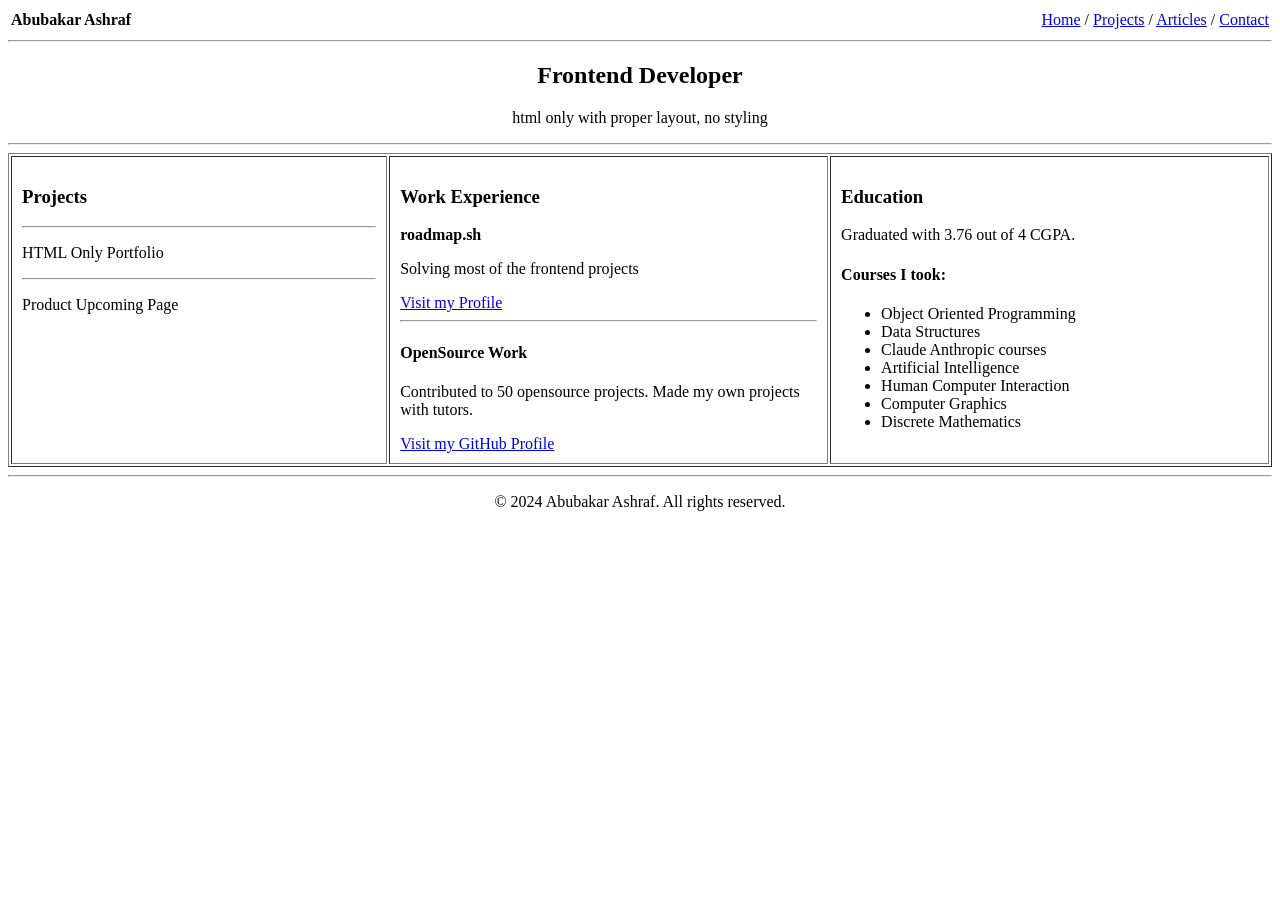
==== Index.html @ d3586daa "Add portfolio HTML structure and CV file - Added Index.html with portfolio layout - Added Curriculum" ====
<!DOCTYPE html>
<html lang="en">
<head>
    <meta charset="UTF-8">
    <meta name="viewport" content="width=device-width, initial-scale=1.0">
    <title>Index</title>
</head>
<body>
     <!-- HEADER -->
    <header>
        <table width="100%">
            <tr>
                <td><strong>Abubakar  Ashraf</strong></td>
                <td align="right">
                    <a href="#">Home</a> /
                    <a href="#">Projects</a> /
                    <a href="#">Articles</a> /
                    <a href="#">Contact</a>
                </td>
            </tr>
        </table>
    </header>

    <hr>

    <!-- HERO -->
    <section align="center">
        <h1>Frontend Developer</h1>
        <p>html only with proper layout, no styling</p>
    </section>

    <hr>

    <!-- MAIN CONTENT -->
    <main>
        <table border="1" width="100%" cellpadding="10">
            <tr>

                <!-- PROJECTS -->
                <td width="30%" valign="top">
                    <h3>Projects</h3>
                    <hr>
                    <p>HTML Only Portfolio</p>
                    <hr>
                    <p>Product Upcoming Page</p>
                </td>

                <!-- EXPERIENCE -->
                <td width="35%" valign="top">
                    <h3>Work Experience</h3>

                    <p><strong>roadmap.sh</strong></p>
                    <p>Solving most of the frontend projects</p>
                    <a href="#">Visit my Profile</a>

                    <hr>

                    <h4>OpenSource Work</h4>
                    <p>
                        Contributed to 50 opensource projects.  
                        Made my own projects with tutors.
                    </p>
                    <a href="https://github.com/Moashralphy">Visit my GitHub Profile</a>
                </td>

                <!-- EDUCATION -->
                <td width="35%" valign="top">
                    <h3>Education</h3>
                    <p>
                        Graduated with 3.76 out of 4 CGPA. 
                    </p>

                    <h4>Courses I took:</h4>
                    <ul>
                        <li>Object Oriented Programming</li>
                        <li>Data Structures</li>
                        <li>Claude Anthropic courses</li>
                        <li>Artificial Intelligence</li>
                        <li>Human Computer Interaction</li>
                        <li>Computer Graphics</li>
                        <li>Discrete Mathematics</li>
                    </ul>
                </td>

            </tr>
        </table>
    </main>

    <hr>
    <!-- FOOTER -->
    <footer align="center"> 
        <p>&copy; 2024 Abubakar  Ashraf. All rights reserved.</p>  
</body>
</html>
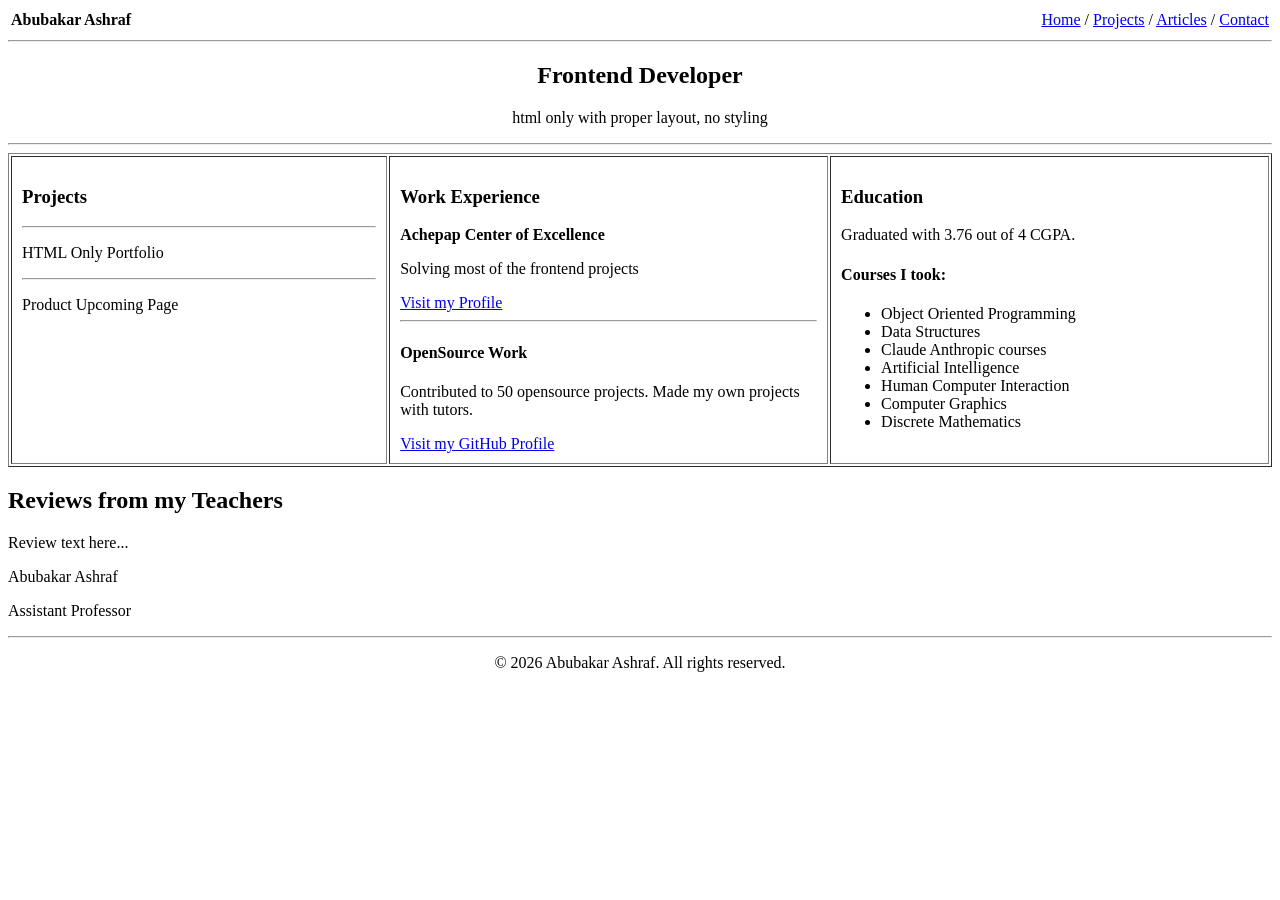
==== commit 8955dbab: "update Index.html and delete Curriculum Vitae.html" ====
--- a/Index.html
+++ b/Index.html
@@ -49,7 +49,7 @@
                 <td width="35%" valign="top">
                     <h3>Work Experience</h3>
 
-                    <p><strong>roadmap.sh</strong></p>
+                    <p><strong>Achepap Center of Excellence</strong></p>
                     <p>Solving most of the frontend projects</p>
                     <a href="#">Visit my Profile</a>
 
@@ -86,9 +86,25 @@
         </table>
     </main>
 
+    <!-- Reviews Section -->
+<section>
+<h2>Reviews from my Teachers</h2>
+<!-- Card grid -->
+<div class="cards-grid" border="1" cellpadding="10">
+<!-- Repeat this card for each review -->
+<div class="card">
+<p class="review-text">Review text here...</p>
+<p class="name">Abubakar Ashraf</p>
+<p class="role">Assistant Professor</p>
+</div>
+
+
+</div>
+</section>
+
     <hr>
     <!-- FOOTER -->
     <footer align="center"> 
-        <p>&copy; 2024 Abubakar  Ashraf. All rights reserved.</p>  
+        <p>&copy; 2026 Abubakar  Ashraf. All rights reserved.</p>  
 </body>
 </html>
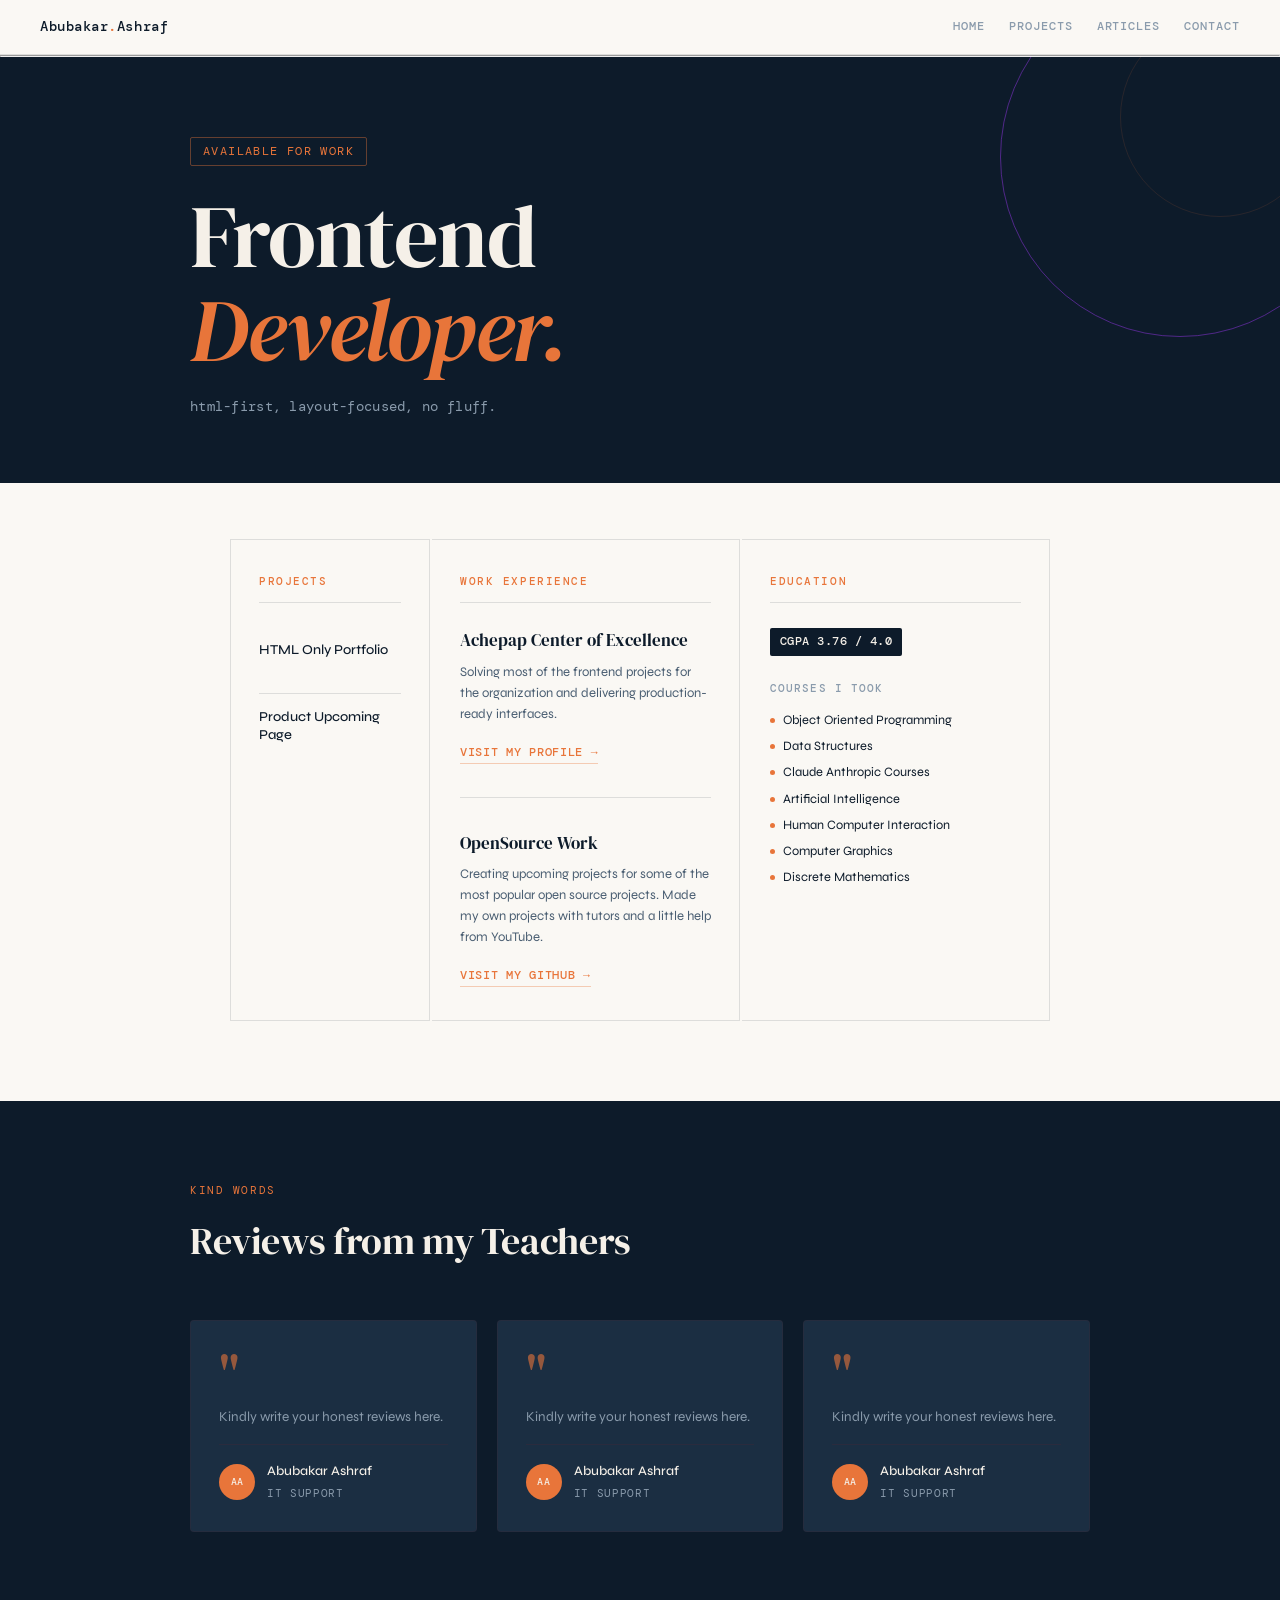
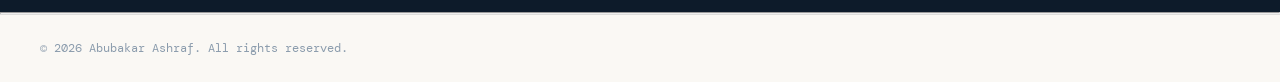
==== commit ab386681: "update modified:   Index.html and new file:   style.css.css" ====
--- a/Index.html
+++ b/Index.html
@@ -4,107 +4,145 @@
     <meta charset="UTF-8">
     <meta name="viewport" content="width=device-width, initial-scale=1.0">
     <title>Index</title>
+
+     <!-- Google Fonts -->
+  <link href="https://fonts.googleapis.com/css2?family=DM+Serif+Display:ital@0;1&family=DM+Mono:wght@400;500&family=Syne:wght@400;500;700&display=swap" rel="stylesheet"/>
+
+   <link rel="stylesheet" href="style.css.css"> 
 </head>
 <body>
-     <!-- HEADER -->
-    <header>
-        <table width="100%">
-            <tr>
-                <td><strong>Abubakar  Ashraf</strong></td>
-                <td align="right">
-                    <a href="#">Home</a> /
-                    <a href="#">Projects</a> /
-                    <a href="#">Articles</a> /
-                    <a href="#">Contact</a>
-                </td>
-            </tr>
-        </table>
-    </header>
-
+    
+    
+    <!-- HEADER -->
+   <header class="site-header">
+  <span class="site-name">Abubakar<span class="dot">.</span>Ashraf</span>
+  <nav class="header-links">
+    <a href="#">Home</a>
+    <a href="#">Projects</a>
+    <a href="#">Articles</a>
+    <a href="#">Contact</a>
+  </nav>
+</header>
     <hr>
 
     <!-- HERO -->
-    <section align="center">
-        <h1>Frontend Developer</h1>
-        <p>html only with proper layout, no styling</p>
-    </section>
-
-    <hr>
+     
+    <header class="hero">
+    <div class="hero-inner">
+      <span class="hero-tag">Available for work</span>
+      <h1>Frontend<br><em>Developer.</em></h1>
+      <p class="hero-sub">html-first, layout-focused, no fluff.</p>
+    </div>
+  </header>
 
     <!-- MAIN CONTENT -->
-    <main>
-        <table border="1" width="100%" cellpadding="10">
-            <tr>
+     <!-- 3-COLUMN GRID -->
+  <main class="main-grid">
+ 
+    <!-- PROJECTS -->
+    <section class="col">
+      <h2 class="col-heading">Projects</h2>
+ 
+      <a href="#" class="project-link">
+        <div class="proj-name">HTML Only Portfolio</div>
+        <div class="proj-arrow">→ View</div>
+      </a>
+      <a href="#" class="project-link">
+        <div class="proj-name">Product Upcoming Page</div>
+        <div class="proj-arrow">→ View</div>
+      </a>
+    </section>
+ 
+    <!-- WORK EXPERIENCE -->
+    <section class="col">
+      <h2 class="col-heading">Work Experience</h2>
+ 
+      <div class="work-block">
+        <h3 class="work-title">Achepap Center of Excellence</h3>
+        <p class="work-desc">Solving most of the frontend projects for the organization and delivering production-ready interfaces.</p>
+        <a href="#" class="work-link">Visit my Profile →</a>
+      </div>
+ 
+      <div class="work-block">
+        <h3 class="work-title">OpenSource Work</h3>
+        <p class="work-desc">Creating upcoming projects for some of the most popular open source projects. Made my own projects with tutors and a little help from YouTube.</p>
+        <a href="#" class="work-link">Visit my GitHub →</a>
+      </div>
+    </section>
+ 
+    <!-- EDUCATION -->
+    <section class="col">
+      <h2 class="col-heading">Education</h2>
+ 
+      <span class="cgpa-badge">CGPA 3.76 / 4.0</span>
+ 
+      <p class="courses-label">Courses I took</p>
+      <ul class="course-list">
+        <li>Object Oriented Programming</li>
+        <li>Data Structures</li>
+        <li>Claude Anthropic Courses</li>
+        <li>Artificial Intelligence</li>
+        <li>Human Computer Interaction</li>
+        <li>Computer Graphics</li>
+        <li>Discrete Mathematics</li>
+      </ul>
+    </section>
+ 
+  </main>
 
-                <!-- PROJECTS -->
-                <td width="30%" valign="top">
-                    <h3>Projects</h3>
-                    <hr>
-                    <p>HTML Only Portfolio</p>
-                    <hr>
-                    <p>Product Upcoming Page</p>
-                </td>
+   <!-- Reviews Section -->
+<section class="reviews-section">
+  <div class="reviews-inner">
 
-                <!-- EXPERIENCE -->
-                <td width="35%" valign="top">
-                    <h3>Work Experience</h3>
+    <p class="section-tag">Kind Words</p>
+    <h2 class="section-title">Reviews from my Teachers</h2>
 
-                    <p><strong>Achepap Center of Excellence</strong></p>
-                    <p>Solving most of the frontend projects</p>
-                    <a href="#">Visit my Profile</a>
+    <div class="reviews-grid">
 
-                    <hr>
+      <div class="review-card">
+        <span class="quote-mark">"</span>
+        <p class="review-text">Kindly write your honest reviews here.</p>
+        <div class="reviewer">
+          <div class="reviewer-avatar">AA</div>
+          <div>
+            <p class="reviewer-name">Abubakar Ashraf</p>
+            <p class="reviewer-role">IT Support</p>
+          </div>
+        </div>
+      </div>
 
-                    <h4>OpenSource Work</h4>
-                    <p>
-                        Contributed to 50 opensource projects.  
-                        Made my own projects with tutors.
-                    </p>
-                    <a href="https://github.com/Moashralphy">Visit my GitHub Profile</a>
-                </td>
+      <div class="review-card">
+        <span class="quote-mark">"</span>
+        <p class="review-text">Kindly write your honest reviews here.</p>
+        <div class="reviewer">
+          <div class="reviewer-avatar">AA</div>
+          <div>
+            <p class="reviewer-name">Abubakar Ashraf</p>
+            <p class="reviewer-role">IT Support</p>
+          </div>
+        </div>
+      </div>
 
-                <!-- EDUCATION -->
-                <td width="35%" valign="top">
-                    <h3>Education</h3>
-                    <p>
-                        Graduated with 3.76 out of 4 CGPA. 
-                    </p>
+      <div class="review-card">
+        <span class="quote-mark">"</span>
+        <p class="review-text">Kindly write your honest reviews here.</p>
+        <div class="reviewer">
+          <div class="reviewer-avatar">AA</div>
+          <div>
+            <p class="reviewer-name">Abubakar Ashraf</p>
+            <p class="reviewer-role">IT Support</p>
+          </div>
+        </div>
+      </div>
 
-                    <h4>Courses I took:</h4>
-                    <ul>
-                        <li>Object Oriented Programming</li>
-                        <li>Data Structures</li>
-                        <li>Claude Anthropic courses</li>
-                        <li>Artificial Intelligence</li>
-                        <li>Human Computer Interaction</li>
-                        <li>Computer Graphics</li>
-                        <li>Discrete Mathematics</li>
-                    </ul>
-                </td>
-
-            </tr>
-        </table>
-    </main>
-
-    <!-- Reviews Section -->
-<section>
-<h2>Reviews from my Teachers</h2>
-<!-- Card grid -->
-<div class="cards-grid" border="1" cellpadding="10">
-<!-- Repeat this card for each review -->
-<div class="card">
-<p class="review-text">Review text here...</p>
-<p class="name">Abubakar Ashraf</p>
-<p class="role">Assistant Professor</p>
-</div>
-
-
-</div>
+    </div>
+  </div>
 </section>
 
     <hr>
     <!-- FOOTER -->
     <footer align="center"> 
-        <p>&copy; 2026 Abubakar  Ashraf. All rights reserved.</p>  
+        <p>&copy; 2026 Abubakar  Ashraf. All rights reserved.</p>
+    </footer>  
 </body>
 </html>
--- a/style.css.css
+++ b/style.css.css
@@ -0,0 +1,499 @@
+:root {
+  --navy:       #0d1b2a;
+  --navy-mid:   #1b2e42;
+  --navy-light: #243852;
+  --cream:      #f5f0e8;
+  --warm-white: #faf8f4;
+  --accent:     #e8753a;
+  --accent-soft:#f3dece;
+  --muted:      #8a9bac;
+  --text-body:  #4a5e72;
+  --border:     rgba(13, 27, 42, 0.12);
+ 
+  --serif: 'DM Serif Display', Georgia, serif;
+  --sans:  'Syne', sans-serif;
+  --mono:  'DM Mono', monospace;
+}
+ 
+/* ─── RESET ─── */
+*, *::before, *::after {
+  box-sizing: border-box;
+  margin: 0;
+  padding: 0;
+}
+
+html {
+  font-size: 16px;
+}
+
+/* ─── SITE HEADER ─── */
+.site-header {
+  display: flex;
+  align-items: center;
+  justify-content: space-between;
+  padding: 1rem 2.5rem;
+  border-bottom: 1px solid var(--border);
+  background: var(--warm-white);
+}
+
+.site-name {
+  font-family: var(--mono);
+  font-size: 0.85rem;
+  font-weight: 500;
+  color: var(--navy);
+  letter-spacing: 0.04em;
+}
+
+.site-name .dot {
+  color: var(--accent);
+}
+
+.header-links {
+  display: flex;
+  gap: 1.5rem;
+}
+
+.header-links a {
+  font-family: var(--mono);
+  font-size: 0.75rem;
+  font-weight: 500;
+  letter-spacing: 0.08em;
+  text-transform: uppercase;
+  color: var(--muted);
+  text-decoration: none;
+  transition: color 0.2s;
+}
+
+.header-links a:hover {
+  color: var(--accent);
+}
+
+/* ─── RESPONSIVE ─── */
+@media (max-width: 700px) {
+  .site-header {
+    flex-direction: column;
+    align-items: flex-start;
+    gap: 0.75rem;
+    padding: 1rem 1.25rem;
+  }
+
+  .header-links {
+    gap: 1rem;
+  }
+}
+
+body {
+  background: var(--warm-white);
+  color: var(--navy);
+  font-family: var(--sans);
+  line-height: 1.65;
+  min-height: 100vh;
+}
+
+/* ─── HERO / PAGE HEADER ─── */
+.hero {
+  background: var(--navy);
+  color: var(--cream);
+  padding: 5rem 2.5rem 4rem;
+  position: relative;
+  overflow: hidden;
+}
+
+.hero::before {
+  content: '';
+  position: absolute;
+  top: -80px;
+  right: -80px;
+  width: 360px;
+  height: 360px;
+  border-radius: 50%;
+  border: 1px solid rgba(136, 52, 214, 0.548);
+}
+
+.hero::after {
+  content: '';
+  position: absolute;
+  top: -40px;
+  right: -40px;
+  width: 200px;
+  height: 200px;
+  border-radius: 50%;
+  border: 1px solid rgba(232, 117, 58, 0.12);
+}
+
+.hero-inner {
+  max-width: 900px;
+  margin: 0 auto;
+  position: relative;
+  z-index: 1;
+}
+
+.hero-tag {
+  display: inline-block;
+  font-family: var(--mono);
+  font-size: 0.72rem;
+  letter-spacing: 0.12em;
+  text-transform: uppercase;
+  color: var(--accent);
+  border: 1px solid rgba(232, 117, 58, 0.4);
+  padding: 4px 12px;
+  border-radius: 2px;
+  margin-bottom: 1.5rem;
+}
+
+.hero h1 {
+  font-family: var(--serif);
+  font-size: clamp(3rem, 7vw, 5.5rem);
+  font-weight: 400;
+  line-height: 1.05;
+  color: var(--cream);
+  letter-spacing: -0.02em;
+}
+
+.hero h1 em {
+  font-style: italic;
+  color: var(--accent);
+}
+
+.hero-sub {
+  margin-top: 1.25rem;
+  font-size: 0.9rem;
+  color: var(--muted);
+  letter-spacing: 0.02em;
+  font-family: var(--mono);
+}
+
+/* ─── MAIN 3-COLUMN GRID ─── */
+.main-grid {
+  max-width: 900px;
+  margin: 0 auto;
+  padding: 3.5rem 2.5rem 5rem;
+  display: grid;
+  grid-template-columns: 200px 1fr 1fr;
+  gap: 2px;
+}
+
+/* ─── COLUMNS ─── */
+.col {
+  padding: 2rem 1.75rem;
+  border: 1px solid var(--border);
+  transition: background 0.15s;
+}
+
+.col + .col {
+  border-left: none;
+}
+
+.col:hover {
+  background: #fdf9f5;
+}
+
+.col-heading {
+  font-family: var(--mono);
+  font-size: 0.7rem;
+  font-weight: 500;
+  letter-spacing: 0.14em;
+  text-transform: uppercase;
+  color: var(--accent);
+  margin-bottom: 1.5rem;
+  padding-bottom: 0.75rem;
+  border-bottom: 1px solid var(--border);
+}
+
+/* ─── PROJECTS ─── */
+.project-link {
+  display: block;
+  text-decoration: none;
+  padding: 0.85rem 0;
+  border-bottom: 1px solid var(--border);
+  transition: padding-left 0.2s;
+}
+
+.project-link:last-child {
+  border-bottom: none;
+}
+
+.project-link:hover {
+  padding-left: 6px;
+}
+
+.proj-name {
+  font-size: 0.85rem;
+  font-weight: 500;
+  color: var(--navy);
+  line-height: 1.35;
+}
+
+.proj-arrow {
+  font-size: 0.7rem;
+  color: var(--accent);
+  margin-top: 2px;
+  opacity: 0;
+  transition: opacity 0.2s;
+}
+
+.project-link:hover .proj-arrow {
+  opacity: 1;
+}
+
+/* ─── WORK EXPERIENCE ─── */
+.work-block {
+  margin-bottom: 2rem;
+  padding-bottom: 2rem;
+  border-bottom: 1px solid var(--border);
+}
+
+.work-block:last-child {
+  border-bottom: none;
+  margin-bottom: 0;
+  padding-bottom: 0;
+}
+
+.work-title {
+  font-family: var(--serif);
+  font-size: 1.05rem;
+  font-weight: 400;
+  color: var(--navy);
+  margin-bottom: 0.4rem;
+}
+
+.work-desc {
+  font-size: 0.82rem;
+  color: var(--text-body);
+  line-height: 1.6;
+  margin-bottom: 0.85rem;
+}
+
+.work-link {
+  display: inline-flex;
+  align-items: center;
+  gap: 6px;
+  font-family: var(--mono);
+  font-size: 0.72rem;
+  font-weight: 500;
+  letter-spacing: 0.06em;
+  text-transform: uppercase;
+  color: var(--accent);
+  text-decoration: none;
+  border-bottom: 1px solid rgba(232, 117, 58, 0.35);
+  padding-bottom: 1px;
+  transition: border-color 0.2s;
+}
+
+.work-link:hover {
+  border-color: var(--accent);
+}
+
+/* ─── EDUCATION ─── */
+.cgpa-badge {
+  display: inline-block;
+  background: var(--navy);
+  color: var(--cream);
+  font-family: var(--mono);
+  font-size: 0.75rem;
+  font-weight: 500;
+  padding: 4px 10px;
+  border-radius: 2px;
+  margin-bottom: 1.5rem;
+  letter-spacing: 0.04em;
+}
+
+.courses-label {
+  font-family: var(--mono);
+  font-size: 0.68rem;
+  font-weight: 500;
+  letter-spacing: 0.1em;
+  text-transform: uppercase;
+  color: var(--muted);
+  margin-bottom: 0.75rem;
+}
+
+.course-list {
+  list-style: none;
+  display: flex;
+  flex-direction: column;
+  gap: 5px;
+}
+
+.course-list li {
+  font-size: 0.8rem;
+  color: var(--navy);
+  display: flex;
+  align-items: center;
+  gap: 8px;
+}
+
+.course-list li::before {
+  content: '';
+  width: 5px;
+  height: 5px;
+  background: var(--accent);
+  border-radius: 50%;
+  flex-shrink: 0;
+}
+
+/* ─── REVIEWS SECTION ─── */
+.reviews-section {
+  background: var(--navy);
+  padding: 5rem 2.5rem;
+}
+
+.reviews-inner {
+  max-width: 900px;
+  margin: 0 auto;
+}
+
+.section-tag {
+  font-family: var(--mono);
+  font-size: 0.7rem;
+  letter-spacing: 0.14em;
+  text-transform: uppercase;
+  color: var(--accent);
+  margin-bottom: 0.6rem;
+}
+
+.section-title {
+  font-family: var(--serif);
+  font-size: clamp(1.6rem, 4vw, 2.4rem);
+  font-weight: 400;
+  color: var(--cream);
+  margin-bottom: 3rem;
+  letter-spacing: -0.01em;
+}
+
+.reviews-grid {
+  display: grid;
+  grid-template-columns: repeat(3, 1fr);
+  gap: 1.25rem;
+}
+
+.review-card {
+  background: var(--navy-mid);
+  border: 1px solid rgba(173, 24, 24, 0.07);
+  border-radius: 4px;
+  padding: 1.75rem;
+  display: flex;
+  flex-direction: column;
+  gap: 1rem;
+  transition: border-color 0.2s, background 0.2s;
+}
+
+.review-card:hover {
+  border-color: rgba(232, 117, 58, 0.3);
+  background: var(--navy-light);
+}
+
+.quote-mark {
+  font-family: var(--serif);
+  font-size: 3rem;
+  line-height: 1;
+  color: var(--accent);
+  opacity: 0.6;
+  display: block;
+  margin-bottom: -0.5rem;
+}
+
+.review-text {
+  font-size: 0.85rem;
+  color: var(--muted);
+  line-height: 1.7;
+  flex: 1;
+}
+
+.reviewer {
+  display: flex;
+  align-items: center;
+  gap: 0.75rem;
+  border-top: 1px solid rgba(233, 2, 2, 0.07);
+  padding-top: 1rem;
+  margin-top: auto;
+}
+
+.reviewer-avatar {
+  width: 36px;
+  height: 36px;
+  border-radius: 50%;
+  background: var(--accent);
+  color: var(--cream);
+  font-family: var(--mono);
+  font-size: 0.65rem;
+  font-weight: 500;
+  letter-spacing: 0.04em;
+  display: flex;
+  align-items: center;
+  justify-content: center;
+  flex-shrink: 0;
+}
+
+.reviewer-name {
+  font-family: var(--sans);
+  font-size: 0.82rem;
+  font-weight: 500;
+  color: var(--cream);
+}
+
+.reviewer-role {
+  font-family: var(--mono);
+  font-size: 0.68rem;
+  letter-spacing: 0.06em;
+  text-transform: uppercase;
+  color: var(--muted);
+  margin-top: 2px;
+}
+
+/* ─── REVIEWS RESPONSIVE ─── */
+@media (max-width: 700px) {
+  .reviews-section {
+    padding: 3rem 1.25rem;
+  }
+
+  .reviews-grid {
+    grid-template-columns: 1fr;
+  }
+}
+
+/* ─── FOOTER ─── */
+footer {
+  border-top: 1px solid var(--border);
+  padding: 1.5rem 2.5rem;
+  display: flex;
+  align-items: center;
+  justify-content: space-between;
+}
+
+footer p {
+  font-family: var(--mono);
+  font-size: 0.72rem;
+  color: var(--muted);
+}
+
+footer a {
+  font-family: var(--mono);
+  font-size: 0.72rem;
+  color: var(--accent);
+  text-decoration: none;
+}
+
+/* ─── RESPONSIVE ─── */
+@media (max-width: 700px) {
+  .hero {
+    padding: 3rem 1.25rem 2.5rem;
+  }
+
+  .main-grid {
+    grid-template-columns: 1fr;
+    padding: 2rem 1.25rem;
+  }
+
+  .col + .col {
+    border-left: 1px solid var(--border);
+    border-top: none;
+  }
+
+  footer {
+    padding: 1.25rem;
+    flex-direction: column;
+    gap: 0.5rem;
+    align-items: flex-start;
+  }
+}
